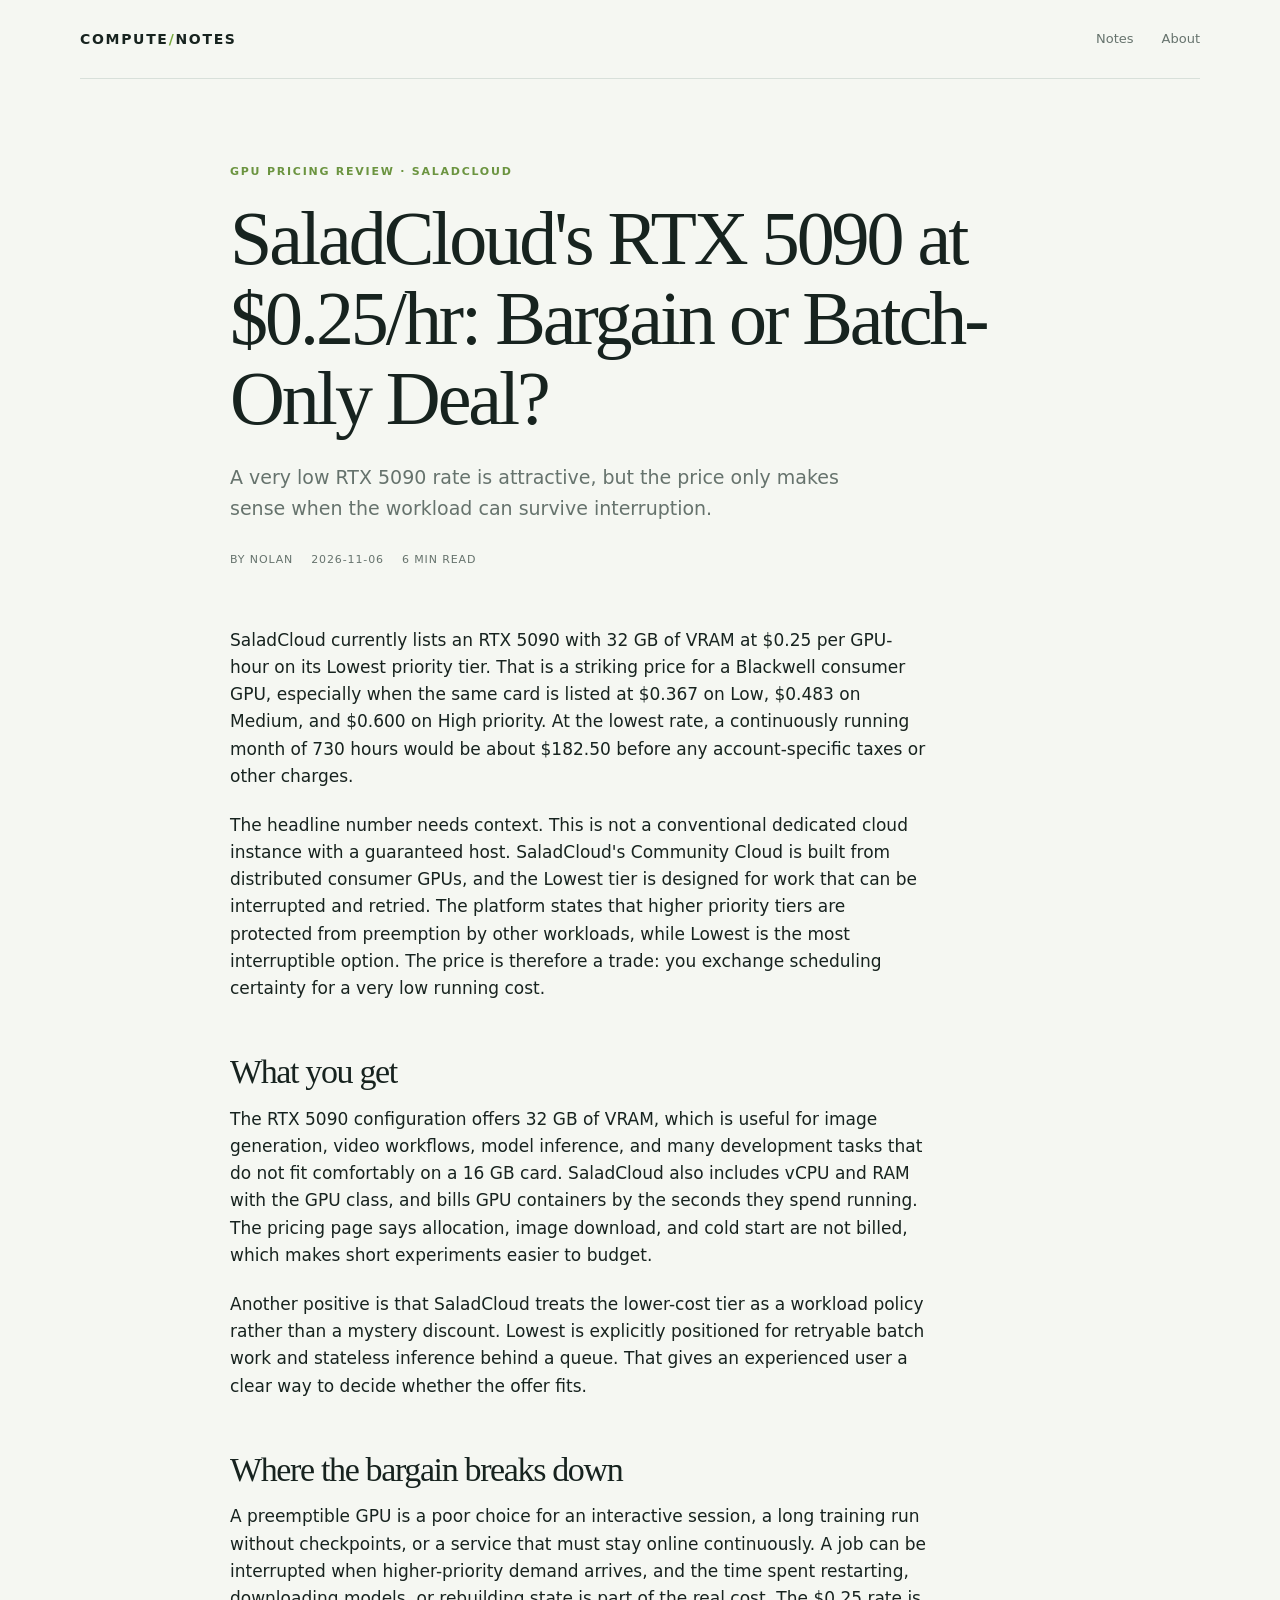
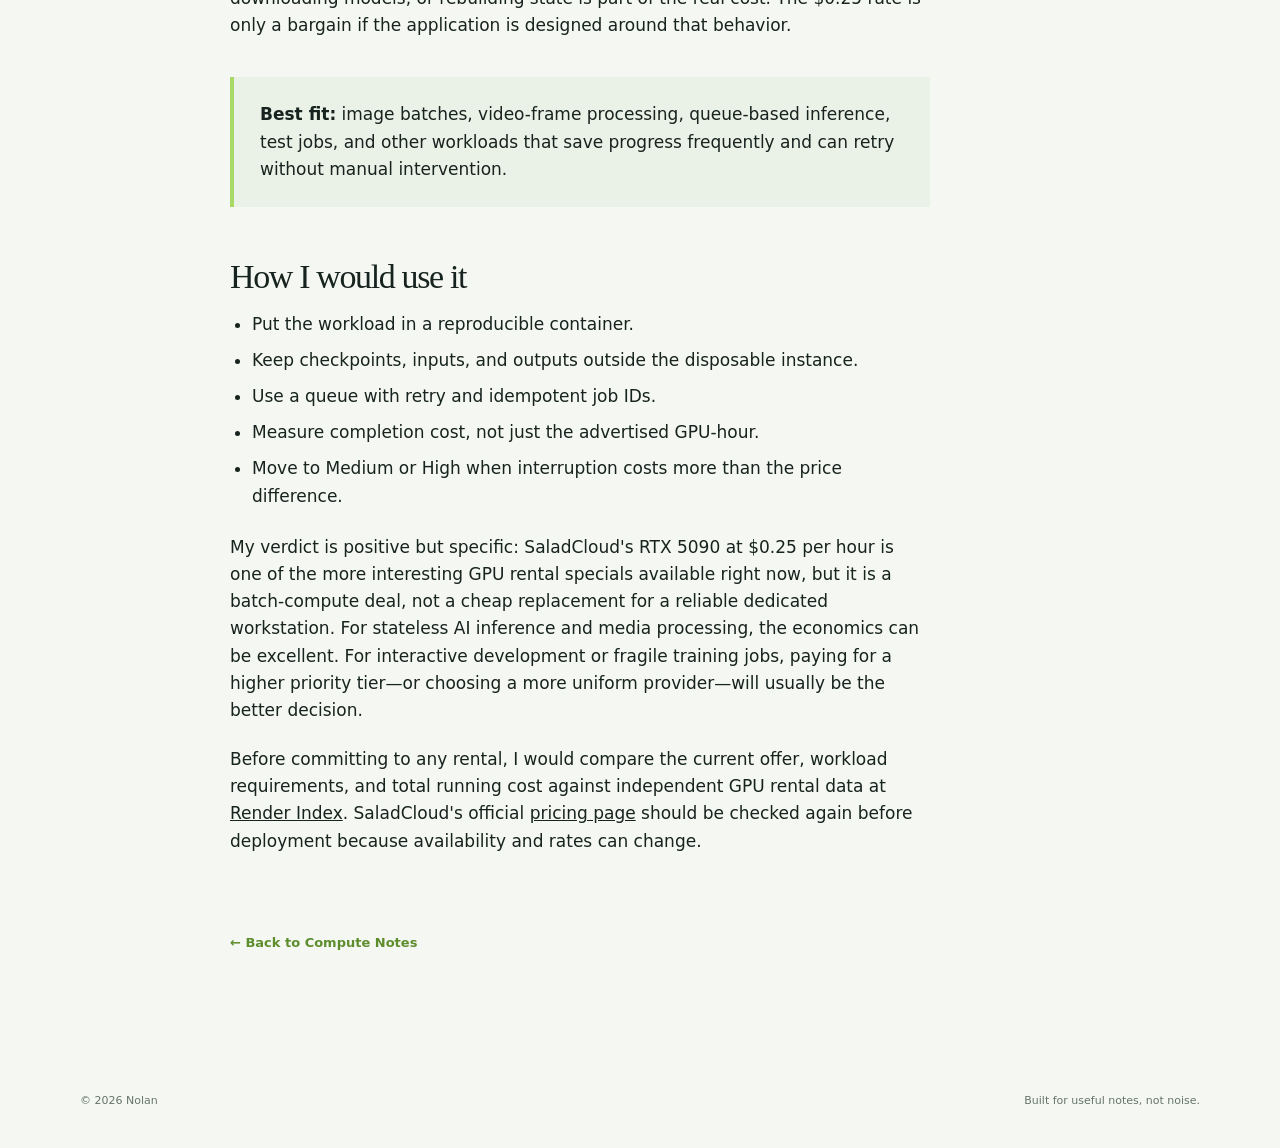
==== saladcloud-rtx-5090-review.html @ 05dbc78c "Add SaladCloud RTX 5090 price review" ====
<!doctype html>
<html lang="en">
  <head>
    <meta charset="utf-8" />
    <meta name="viewport" content="width=device-width, initial-scale=1" />
    <meta name="description" content="A practical review of SaladCloud's RTX 5090 Lowest Priority offer at $0.25 per GPU-hour." />
    <title>SaladCloud RTX 5090 at $0.25/hr: Bargain or Batch-Only Deal? · Compute Notes</title>
    <link rel="stylesheet" href="styles.css" />
    <style>
      .article-wrap { max-width: 820px; padding: 84px 0 110px; }
      .article-wrap h1 { font-size: clamp(42px, 7vw, 76px); margin-bottom: 24px; }
      .article-dek { max-width: 660px; color: var(--muted); font-size: 19px; }
      .article-meta { display: flex; gap: 18px; margin: 28px 0 58px; color: var(--muted); font-size: 11px; letter-spacing: .08em; text-transform: uppercase; }
      .prose { max-width: 700px; font-size: 17px; }
      .prose h2 { margin: 52px 0 16px; font-size: 34px; }
      .prose p { margin: 0 0 22px; }
      .prose ul { margin: 0 0 24px; padding-left: 22px; }
      .prose li { margin: 9px 0; }
      .callout { margin: 38px 0; padding: 24px 26px; border-left: 4px solid var(--accent); background: #eaf1e6; }
      .back { display: inline-block; margin-top: 56px; color: #5d8d2d; font-size: 13px; font-weight: 800; text-decoration: none; }
    </style>
  </head>
  <body>
    <header class="site-header">
      <a class="brand" href="./">COMPUTE<span>/</span>NOTES</a>
      <nav aria-label="Primary navigation"><a href="./#notes">Notes</a><a href="./#about">About</a></nav>
    </header>

    <main class="article-wrap">
      <p class="eyebrow">GPU pricing review · SaladCloud</p>
      <h1>SaladCloud's RTX 5090 at $0.25/hr: Bargain or Batch-Only Deal?</h1>
      <p class="article-dek">A very low RTX 5090 rate is attractive, but the price only makes sense when the workload can survive interruption.</p>
      <div class="article-meta"><span>By Nolan</span><span>2026-11-06</span><span>6 min read</span></div>

      <article class="prose">
        <p>SaladCloud currently lists an RTX 5090 with 32 GB of VRAM at $0.25 per GPU-hour on its Lowest priority tier. That is a striking price for a Blackwell consumer GPU, especially when the same card is listed at $0.367 on Low, $0.483 on Medium, and $0.600 on High priority. At the lowest rate, a continuously running month of 730 hours would be about $182.50 before any account-specific taxes or other charges.</p>

        <p>The headline number needs context. This is not a conventional dedicated cloud instance with a guaranteed host. SaladCloud's Community Cloud is built from distributed consumer GPUs, and the Lowest tier is designed for work that can be interrupted and retried. The platform states that higher priority tiers are protected from preemption by other workloads, while Lowest is the most interruptible option. The price is therefore a trade: you exchange scheduling certainty for a very low running cost.</p>

        <h2>What you get</h2>
        <p>The RTX 5090 configuration offers 32 GB of VRAM, which is useful for image generation, video workflows, model inference, and many development tasks that do not fit comfortably on a 16 GB card. SaladCloud also includes vCPU and RAM with the GPU class, and bills GPU containers by the seconds they spend running. The pricing page says allocation, image download, and cold start are not billed, which makes short experiments easier to budget.</p>

        <p>Another positive is that SaladCloud treats the lower-cost tier as a workload policy rather than a mystery discount. Lowest is explicitly positioned for retryable batch work and stateless inference behind a queue. That gives an experienced user a clear way to decide whether the offer fits.</p>

        <h2>Where the bargain breaks down</h2>
        <p>A preemptible GPU is a poor choice for an interactive session, a long training run without checkpoints, or a service that must stay online continuously. A job can be interrupted when higher-priority demand arrives, and the time spent restarting, downloading models, or rebuilding state is part of the real cost. The $0.25 rate is only a bargain if the application is designed around that behavior.</p>

        <div class="callout"><strong>Best fit:</strong> image batches, video-frame processing, queue-based inference, test jobs, and other workloads that save progress frequently and can retry without manual intervention.</div>

        <h2>How I would use it</h2>
        <ul>
          <li>Put the workload in a reproducible container.</li>
          <li>Keep checkpoints, inputs, and outputs outside the disposable instance.</li>
          <li>Use a queue with retry and idempotent job IDs.</li>
          <li>Measure completion cost, not just the advertised GPU-hour.</li>
          <li>Move to Medium or High when interruption costs more than the price difference.</li>
        </ul>

        <p>My verdict is positive but specific: SaladCloud's RTX 5090 at $0.25 per hour is one of the more interesting GPU rental specials available right now, but it is a batch-compute deal, not a cheap replacement for a reliable dedicated workstation. For stateless AI inference and media processing, the economics can be excellent. For interactive development or fragile training jobs, paying for a higher priority tier—or choosing a more uniform provider—will usually be the better decision.</p>

        <p>Before committing to any rental, I would compare the current offer, workload requirements, and total running cost against independent GPU rental data at <a href="https://renderindex.biz/en/" rel="noopener">Render Index</a>. SaladCloud's official <a href="https://salad.com/pricing/" rel="noopener">pricing page</a> should be checked again before deployment because availability and rates can change.</p>
      </article>
      <a class="back" href="./">← Back to Compute Notes</a>
    </main>

    <footer class="site-footer"><span>© 2026 Nolan</span><span>Built for useful notes, not noise.</span></footer>
  </body>
</html>
---- styles.css ----
:root {
  --ink: #17231f;
  --muted: #66736d;
  --line: #d8e0da;
  --paper: #f5f7f2;
  --accent: #a8d866;
  --dark: #14231d;
}

* { box-sizing: border-box; }
html { scroll-behavior: smooth; }
body { margin: 0; color: var(--ink); background: var(--paper); font-family: Inter, ui-sans-serif, system-ui, -apple-system, BlinkMacSystemFont, "Segoe UI", sans-serif; line-height: 1.6; }
a { color: inherit; }
.site-header, main, .site-footer { width: min(1120px, calc(100% - 48px)); margin: auto; }
.site-header { display: flex; align-items: center; justify-content: space-between; padding: 28px 0; border-bottom: 1px solid var(--line); }
.brand { font-size: 14px; font-weight: 800; letter-spacing: .12em; text-decoration: none; }
.brand span { color: #78a93d; }
nav { display: flex; gap: 28px; font-size: 13px; color: var(--muted); }
nav a { text-decoration: none; }
nav a:hover, .note a:hover { color: #5d8d2d; }
.hero { padding: 112px 0 128px; max-width: 790px; }
.eyebrow { margin: 0 0 18px; color: #6b9440; font-size: 11px; font-weight: 800; letter-spacing: .16em; text-transform: uppercase; }
h1, h2 { margin: 0; font-family: Georgia, "Times New Roman", serif; font-weight: 500; letter-spacing: -.04em; line-height: 1.05; }
h1 { font-size: clamp(52px, 8vw, 94px); }
h1 em { color: #739e3d; font-style: normal; }
.intro { max-width: 560px; margin: 30px 0 34px; color: var(--muted); font-size: 18px; }
.button { display: inline-flex; align-items: center; gap: 14px; padding: 13px 18px; color: var(--dark); background: var(--accent); font-size: 13px; font-weight: 800; text-decoration: none; }
.button span { font-size: 17px; }
.notes-section { border-top: 1px solid var(--line); }
.section-heading { display: flex; justify-content: space-between; padding: 24px 0 42px; }
.muted { margin: 0; color: var(--muted); font-size: 12px; }
.note { display: grid; grid-template-columns: 1fr 2fr 1fr; gap: 28px; align-items: start; padding: 32px 0; border-top: 1px solid var(--line); }
.note-meta { display: flex; flex-direction: column; gap: 4px; color: var(--muted); font-size: 11px; letter-spacing: .08em; text-transform: uppercase; }
.note-meta span:first-child { color: #7ca149; font-weight: 800; }
.note h2 { font-size: clamp(25px, 3vw, 38px); }
.note p { margin: 0; color: var(--muted); font-size: 14px; }
.note a { justify-self: end; color: #5d8d2d; font-size: 13px; font-weight: 800; text-decoration: none; }
.note a span { margin-left: 8px; }
.about { display: grid; grid-template-columns: 1fr 2fr; gap: 28px; margin: 118px 0 100px; padding: 40px 0; border-top: 1px solid var(--line); border-bottom: 1px solid var(--line); }
.about h2 { font-size: 46px; }
.about > p { max-width: 600px; margin: 0; color: var(--muted); font-size: 16px; }
.about a { color: #5d8d2d; font-weight: 700; }
.site-footer { display: flex; justify-content: space-between; padding: 28px 0 38px; color: var(--muted); font-size: 11px; }
@media (max-width: 720px) {
  .site-header, main, .site-footer { width: min(100% - 32px, 1120px); }
  .hero { padding: 78px 0 90px; }
  .note, .about { grid-template-columns: 1fr; gap: 16px; }
  .note a { justify-self: start; }
  .site-footer { display: block; }
  .site-footer span { display: block; margin-top: 8px; }
}
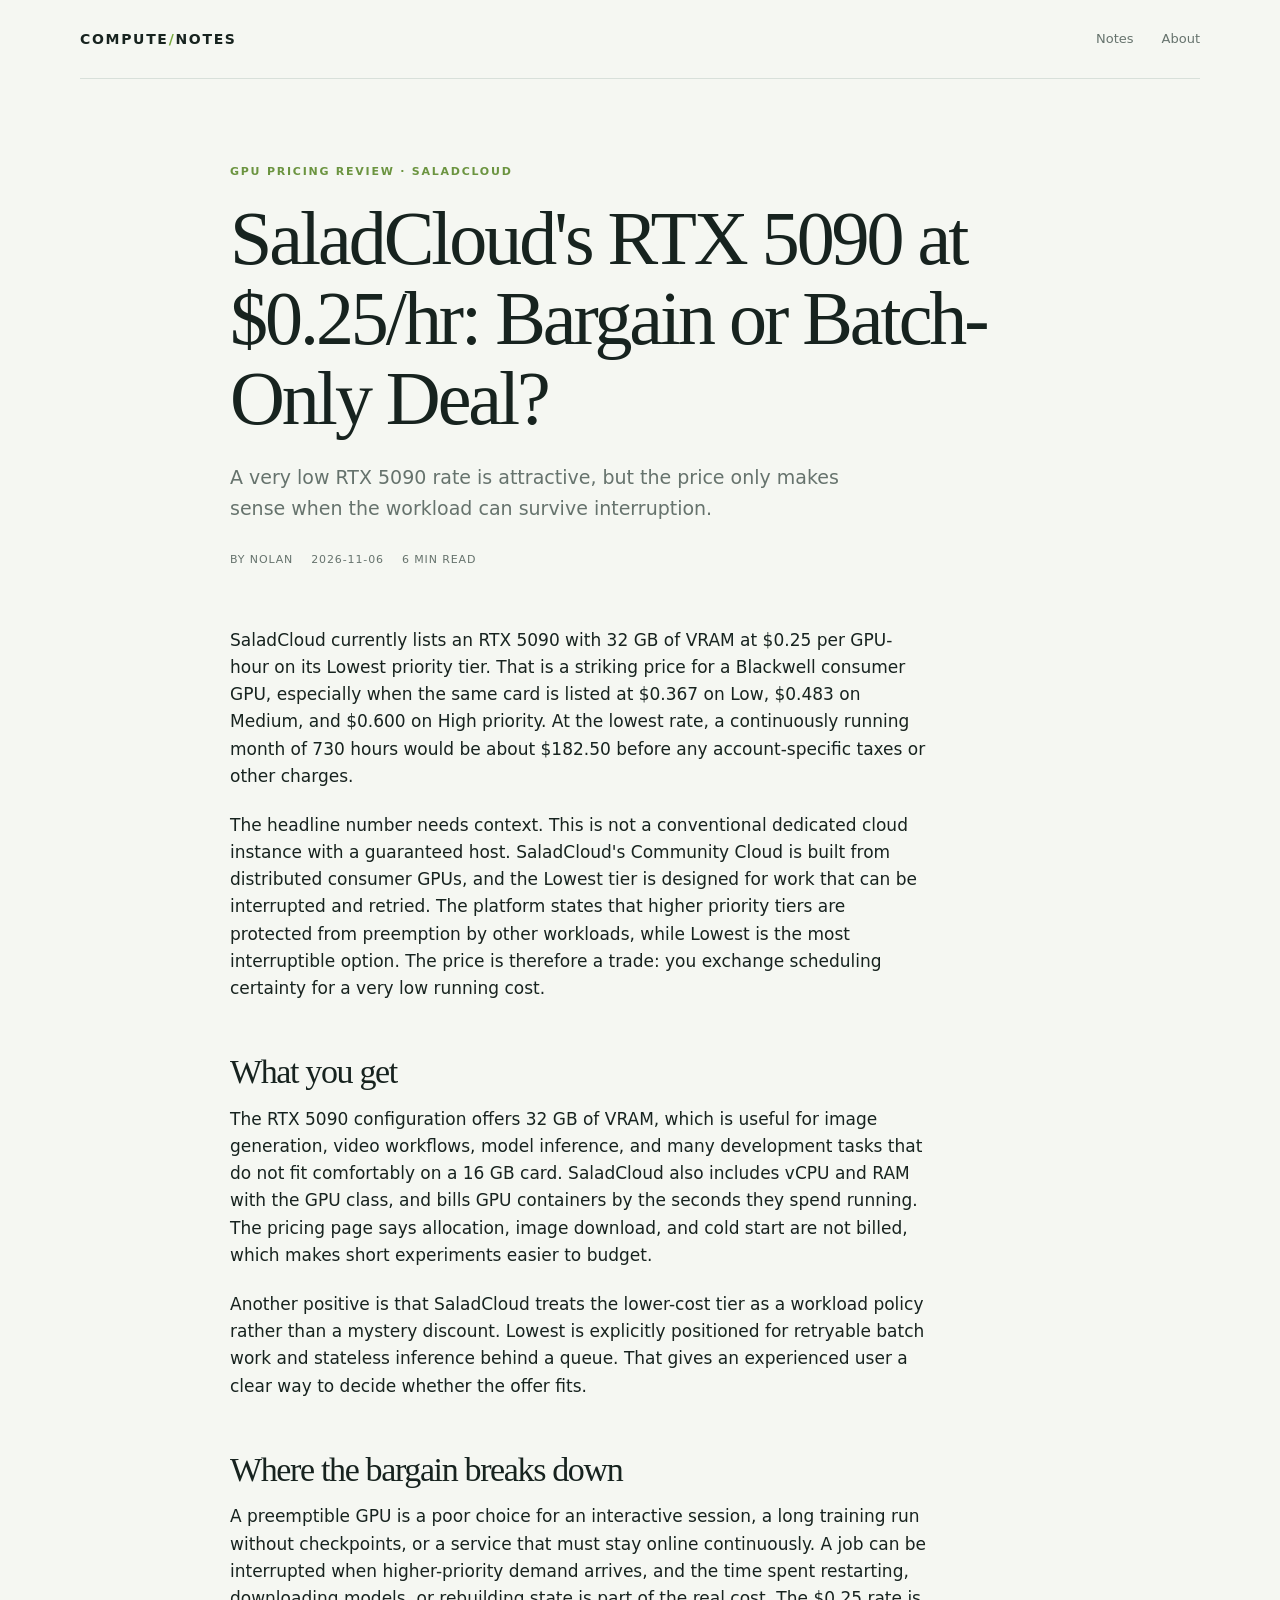
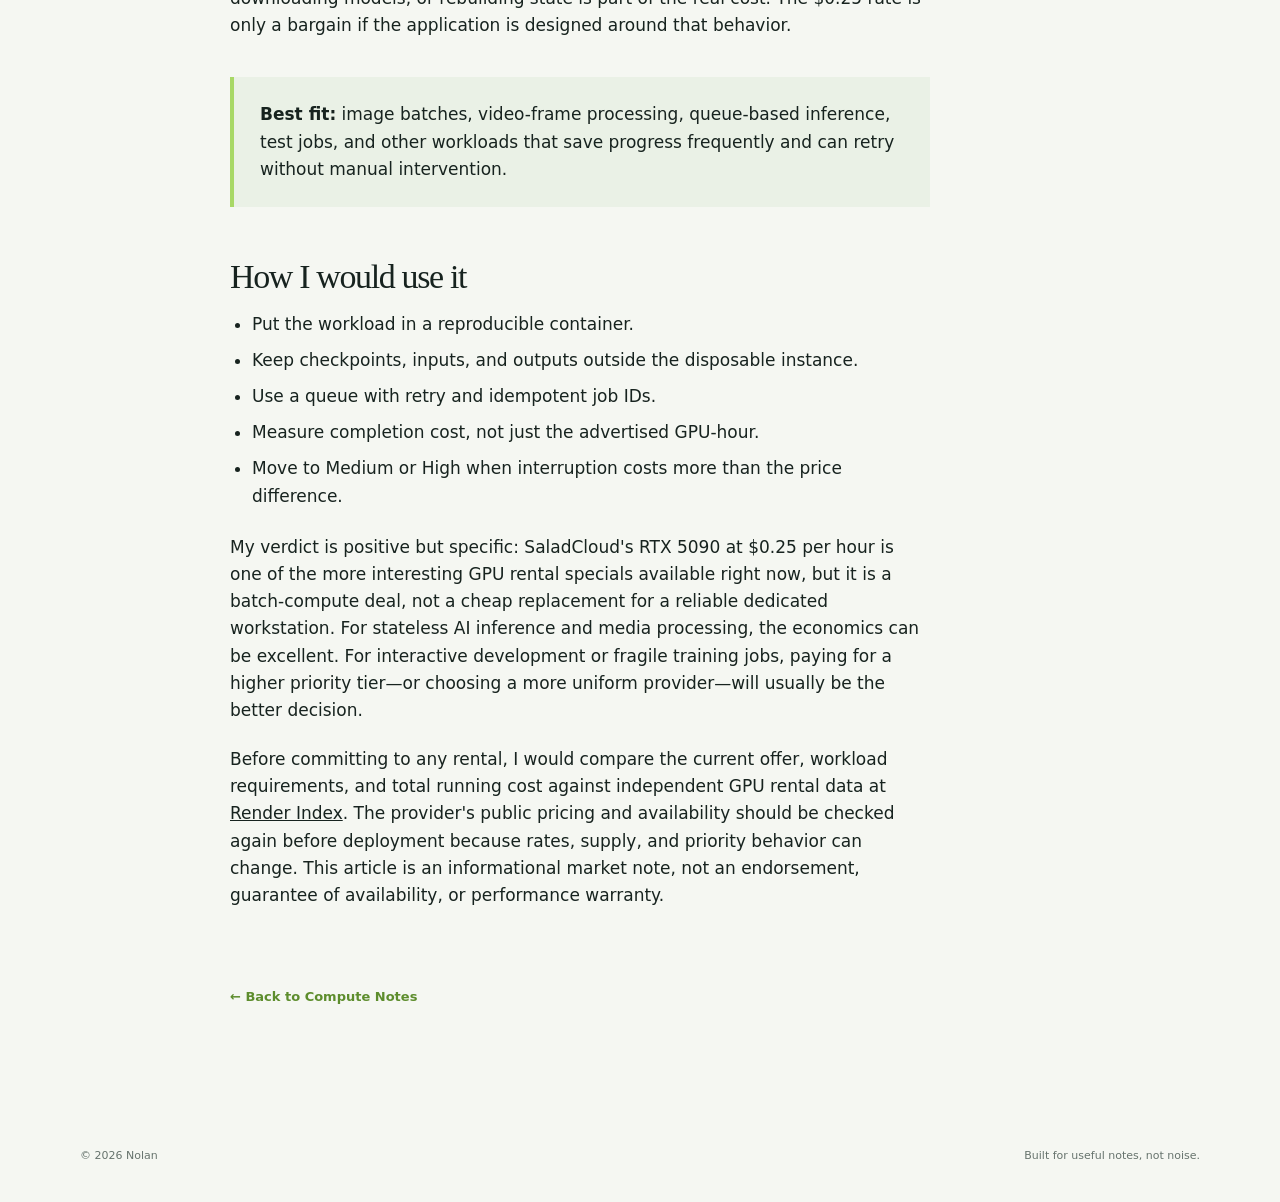
==== commit ff350b5e: "Remove direct provider link and add review disclaimer" ====
--- a/saladcloud-rtx-5090-review.html
+++ b/saladcloud-rtx-5090-review.html
@@ -58,7 +58,7 @@
 
         <p>My verdict is positive but specific: SaladCloud's RTX 5090 at $0.25 per hour is one of the more interesting GPU rental specials available right now, but it is a batch-compute deal, not a cheap replacement for a reliable dedicated workstation. For stateless AI inference and media processing, the economics can be excellent. For interactive development or fragile training jobs, paying for a higher priority tier—or choosing a more uniform provider—will usually be the better decision.</p>
 
-        <p>Before committing to any rental, I would compare the current offer, workload requirements, and total running cost against independent GPU rental data at <a href="https://renderindex.biz/en/" rel="noopener">Render Index</a>. SaladCloud's official <a href="https://salad.com/pricing/" rel="noopener">pricing page</a> should be checked again before deployment because availability and rates can change.</p>
+        <p>Before committing to any rental, I would compare the current offer, workload requirements, and total running cost against independent GPU rental data at <a href="https://renderindex.biz/en/" rel="noopener">Render Index</a>. The provider's public pricing and availability should be checked again before deployment because rates, supply, and priority behavior can change. This article is an informational market note, not an endorsement, guarantee of availability, or performance warranty.</p>
       </article>
       <a class="back" href="./">← Back to Compute Notes</a>
     </main>
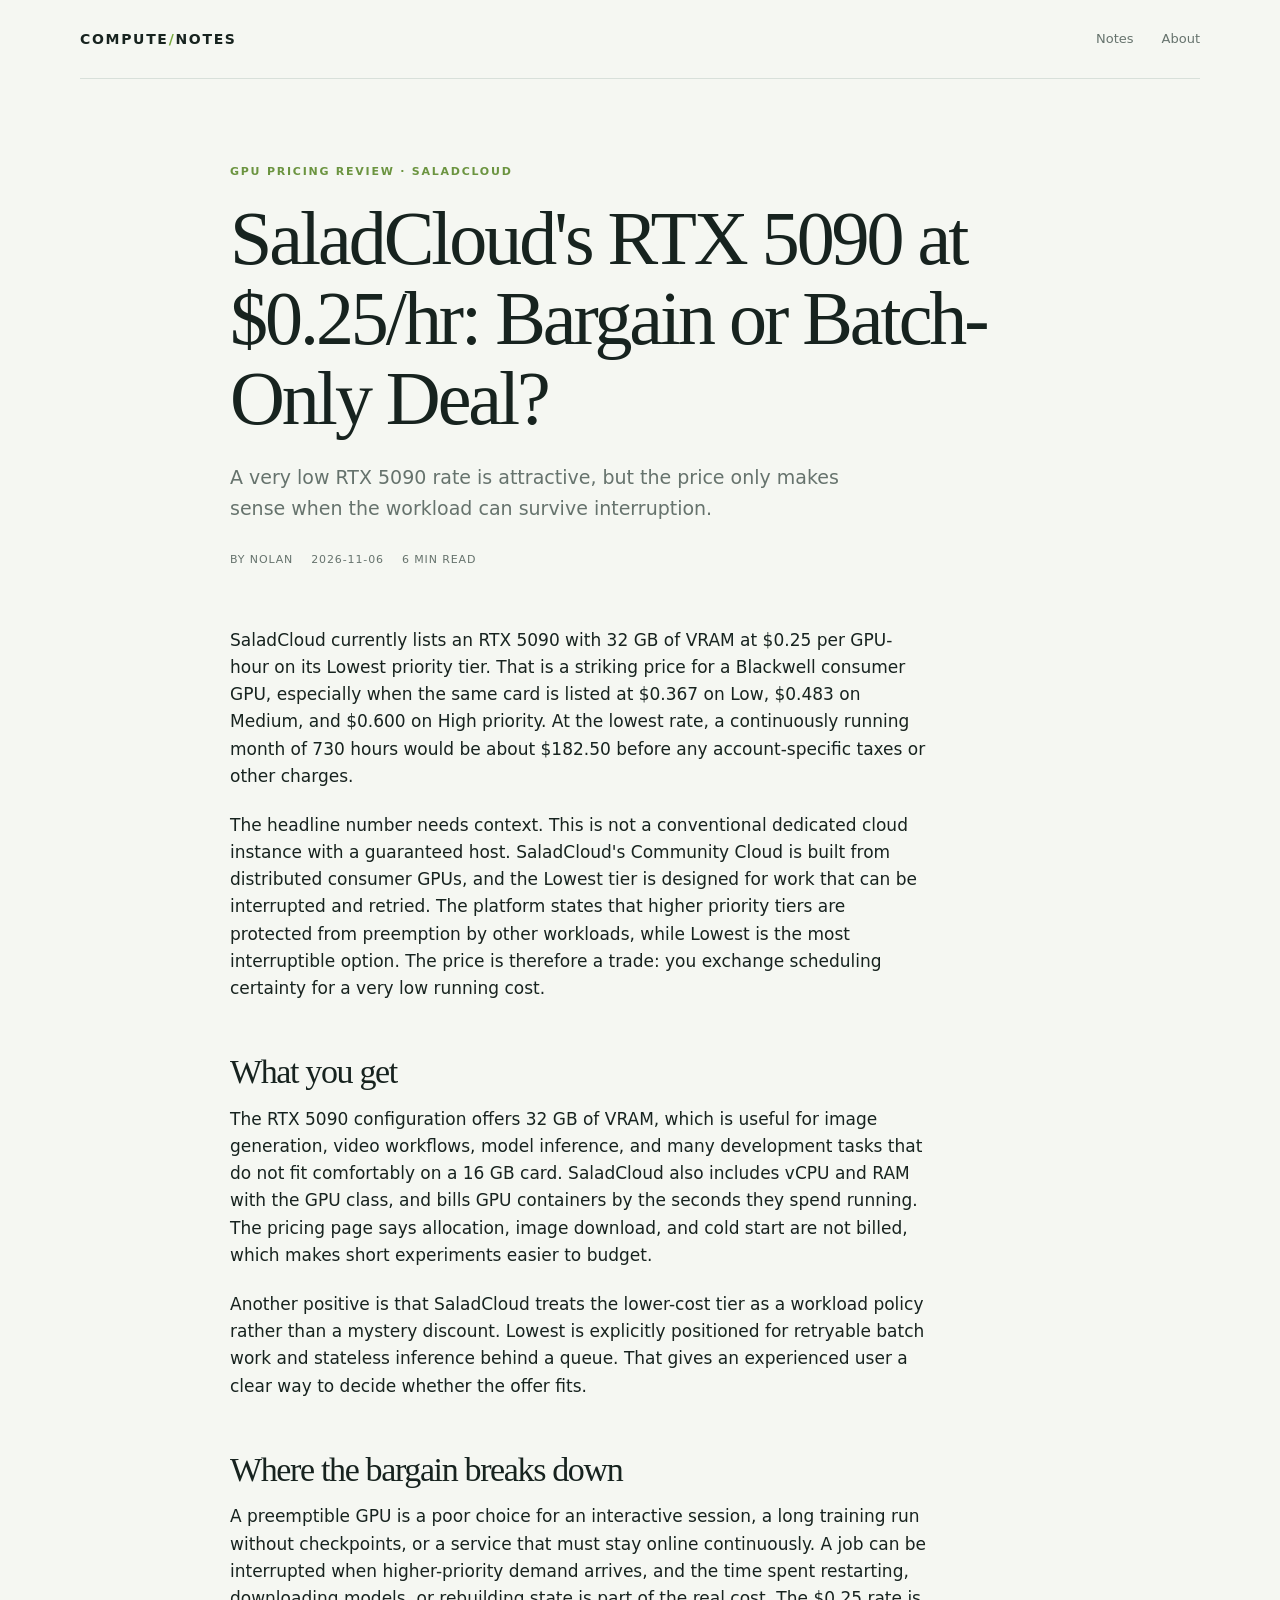
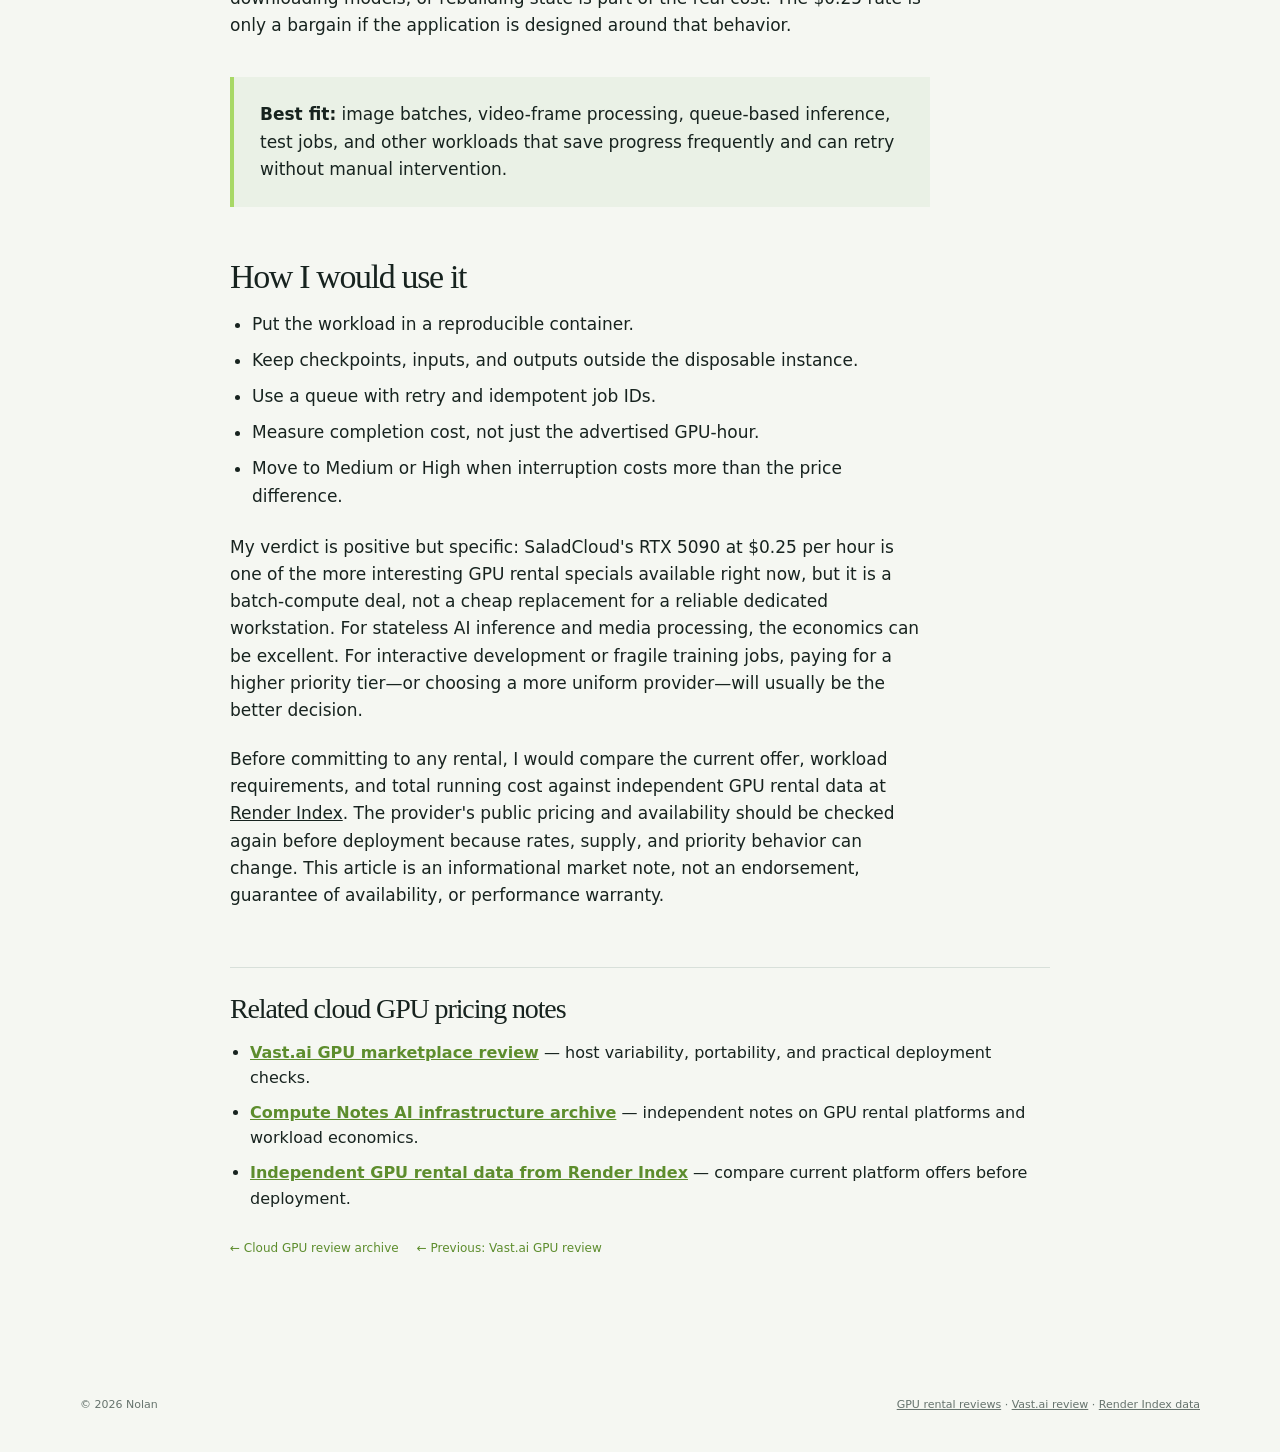
==== commit fdc1f20a: "Improve internal SEO links and topic navigation" ====
--- a/saladcloud-rtx-5090-review.html
+++ b/saladcloud-rtx-5090-review.html
@@ -60,9 +60,17 @@
 
         <p>Before committing to any rental, I would compare the current offer, workload requirements, and total running cost against independent GPU rental data at <a href="https://renderindex.biz/en/" rel="noopener">Render Index</a>. The provider's public pricing and availability should be checked again before deployment because rates, supply, and priority behavior can change. This article is an informational market note, not an endorsement, guarantee of availability, or performance warranty.</p>
       </article>
-      <a class="back" href="./">← Back to Compute Notes</a>
+      <section class="related-links" aria-labelledby="related-heading">
+        <h2 id="related-heading">Related cloud GPU pricing notes</h2>
+        <ul>
+          <li><a href="vast-ai-review.html">Vast.ai GPU marketplace review</a> — host variability, portability, and practical deployment checks.</li>
+          <li><a href="./">Compute Notes AI infrastructure archive</a> — independent notes on GPU rental platforms and workload economics.</li>
+          <li><a href="https://renderindex.biz/en/" rel="noopener">Independent GPU rental data from Render Index</a> — compare current platform offers before deployment.</li>
+        </ul>
+      </section>
+      <div class="article-footer-nav"><a href="./">← Cloud GPU review archive</a><a href="vast-ai-review.html">← Previous: Vast.ai GPU review</a></div>
     </main>
 
-    <footer class="site-footer"><span>© 2026 Nolan</span><span>Built for useful notes, not noise.</span></footer>
+    <footer class="site-footer"><span>© 2026 Nolan</span><span><a href="./">GPU rental reviews</a> · <a href="vast-ai-review.html">Vast.ai review</a> · <a href="https://renderindex.biz/en/" rel="noopener">Render Index data</a></span></footer>
   </body>
 </html>
--- a/styles.css
+++ b/styles.css
@@ -40,6 +40,16 @@
 .about h2 { font-size: 46px; }
 .about > p { max-width: 600px; margin: 0; color: var(--muted); font-size: 16px; }
 .about a { color: #5d8d2d; font-weight: 700; }
+.topic-nav { display: flex; flex-wrap: wrap; gap: 10px; margin: 0 0 26px; }
+.topic-nav a { padding: 7px 11px; border: 1px solid var(--line); color: #5d8d2d; font-size: 11px; text-decoration: none; }
+.topic-nav a:hover { border-color: #9fbd7d; background: #eaf1e6; }
+.related-links { margin-top: 58px; padding: 26px 0 0; border-top: 1px solid var(--line); }
+.related-links h2 { margin: 0 0 16px; font-size: 28px; }
+.related-links ul { margin: 0; padding-left: 20px; }
+.related-links li { margin: 9px 0; }
+.related-links a { color: #5d8d2d; font-weight: 700; }
+.article-footer-nav { display: flex; flex-wrap: wrap; gap: 18px; margin-top: 28px; color: var(--muted); font-size: 12px; }
+.article-footer-nav a { color: #5d8d2d; text-decoration: none; }
 .site-footer { display: flex; justify-content: space-between; padding: 28px 0 38px; color: var(--muted); font-size: 11px; }
 @media (max-width: 720px) {
   .site-header, main, .site-footer { width: min(100% - 32px, 1120px); }
